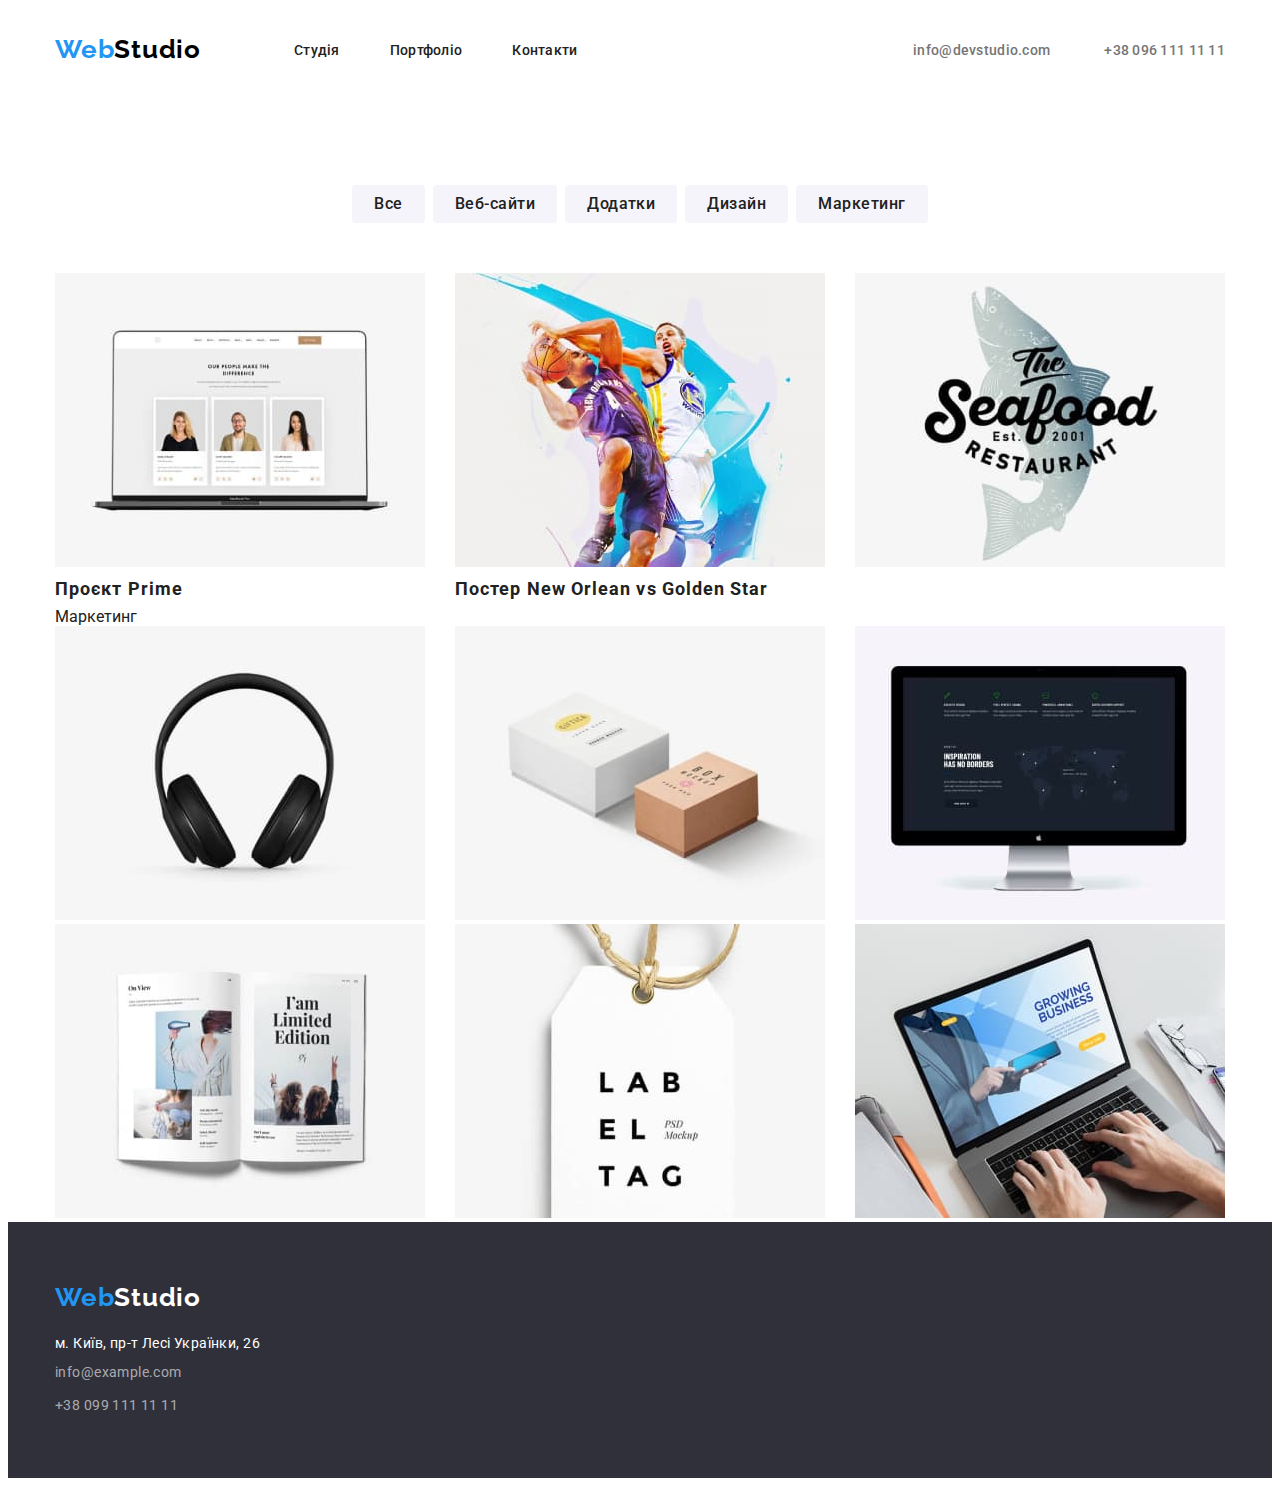
==== portfolio.html @ 7c965676 "initial commit" ====
<!DOCTYPE html>
<html lang="en">
  <head>
    <meta charset="UTF-8" />
    <meta http-equiv="X-UA-Compatible" content="IE=edge" />
    <meta name="viewport" content="width=device-width, initial-scale=1.0" />
    <link rel="preconnect" href="https://fonts.googleapis.com" />
    <link rel="preconnect" href="https://fonts.gstatic.com" crossorigin />
    <link
      href="https://fonts.googleapis.com/css2?family=Raleway:wght@700&family=Roboto:wght@400;500;700&display=swap"
      rel="stylesheet"
    />
    <link
      rel="stylesheet"
      href="node_modules/modern-normalize/modern-normalize.css"
    />
    <link rel="stylesheet" href="./css/styles.css" />
    <title>Портфоліо</title>
  </head>
  <body>
    <header>
      <!-- Flex container -->
      <section class="container container-header">
        <!-- Logo -->
        <a href="./index.html" class="logo link-accent"
          >Web<span class="logo-header">Studio</span></a
        >
        <!-- Navigation bar -->
        <nav>
          <ul class="navigation">
            <li class="navigation-item">
              <a class="link-accent" href="./index.html">Студія</a>
            </li>
            <li class="navigation-item">
              <a class="link-accent" href="#">Портфоліо</a>
            </li>
            <li class="navigation-item">
              <a class="link-accent" href="#">Контакти</a>
            </li>
          </ul>
        </nav>
        <!-- Header contacts -->
        <div class="contacts">
          <a class="link-accent" href="mailto:info@devstudio.com"
            >info@devstudio.com</a
          >
          <a class="link-accent" href="tel:+380961111111">+38 096 111 11 11</a>
        </div>
      </section>
    </header>
    <main>
      <section class="container">
        <ul class="buttons">
          <li><button class="button" type="button">Все</button></li>
          <li><button class="button" type="button">Веб-сайти</button></li>
          <li><button class="button" type="button">Додатки</button></li>
          <li><button class="button" type="button">Дизайн</button></li>
          <li><button class="button" type="button">Маркетинг</button></li>
        </ul>
      </section>
      <section class="container">
        <ul class="projects">
          <li class="project-item">
            <img
              src="./images/portfolio/imgportfolio1.jpg"
              alt="project photo"
              width="370"
              height="294"
            />
            <h1 class="project-name">Проєкт Prime</h1>
            <p>Маркетинг</p>
          </li>
          <li class="project-item">
            <img
              src="./images/portfolio/imgportfolio2.jpg"
              alt="project photo"
              width="370"
              height="294"
            />
            <h1 class="project-name">Постер New Orlean vs Golden Star</h1>
            <p></p>
          </li>
          <li class="project-item">
            <img
              src="./images/portfolio/imgportfolio3.jpg"
              alt="project photo"
              width="370"
              height="294"
            />
            <h1 class="project-name"></h1>
            <p></p>
          </li>
          <li class="project-item">
            <img
              src="./images/portfolio/imgportfolio4.jpg"
              alt="project photo"
              width="370"
              height="294"
            />
            <h1 class="project-name"></h1>
            <p></p>
          </li>
          <li class="project-item">
            <img
              src="./images/portfolio/imgportfolio5.jpg"
              alt="project photo"
              width="370"
              height="294"
            />
            <h1 class="project-name"></h1>
            <p></p>
          </li>
          <li class="project-item">
            <img
              src="./images/portfolio/imgportfolio6.jpg"
              alt="project photo"
              width="370"
              height="294"
            />
            <h1 class="project-name"></h1>
            <p></p>
          </li>
          <li class="project-item">
            <img
              src="./images/portfolio/imgportfolio7.jpg"
              alt="project photo"
              width="370"
              height="294"
            />
            <h1 class="project-name"></h1>
            <p></p>
          </li>
          <li class="project-item">
            <img
              src="./images/portfolio/imgportfolio8.jpg"
              alt="project photo"
              width="370"
              height="294"
            />
            <h1 class="project-name"></h1>
            <p></p>
          </li>
          <li class="project-item">
            <img
              src="./images/portfolio/imgportfolio9.jpg"
              alt="project photo"
              width="370"
              height="294"
            />
            <h1 class="project-name"></h1>
            <p></p>
          </li>
        </ul>
      </section>
    </main>
    <footer>
      <!-- Flex container -->
      <div class="container container-footer">
        <!-- Footer logo -->
        <a href="./index.html" class="logo link-accent"
          >Web<span class="footer-logo">Studio</span></a
        >
        <!-- Footer contacts -->
        <address>
          <ul class="footer-contacts">
            <li>
              <a
                class="street underline"
                href="https://www.google.com/maps/place/%D0%B1%D1%83%D0%BB.+%D0%9B%D0%B5%D1%81%D0%B8+%D0%A3%D0%BA%D1%80%D0%B0%D0%B8%D0%BD%D0%BA%D0%B8,+26,+%D0%9A%D0%B8%D0%B5%D0%B2,+02000/@50.4265807,30.5383858,17z/data=!3m1!4b1!4m5!3m4!1s0x40d4cf0e033ecbe9:0x57a4dffefec77da0!8m2!3d50.4265807!4d30.5383858"
                target="_blank"
                rel="noopener noreferrer"
                >м. Київ, пр-т Лесі Українки, 26</a
              >
            </li>
            <li>
              <a class="email-phone underline" href="mailto:info@example.com"
                >info@example.com</a
              >
            </li>
            <li>
              <a class="email-phone underline" href="tel:+38991111111"
                >+38 099 111 11 11</a
              >
            </li>
          </ul>
        </address>
      </div>
    </footer>
  </body>
</html>
---- css/styles.css ----
/* ---General--- */

body {
  font-family: 'Roboto', sans-serif;
  font-weight: 400;
  color: #212121;
}

:root {
  --colour-accent: #2196f3;
}

.container {
  width: 1170px;
  padding: 0px 15px;
  margin: 0px auto;
}

h1,
h2,
h3,
h4,
h5,
h6,
p,
ul {
  margin: 0;
  padding: 0;
}

/* ---Header--- */

.container-header {
  display: flex;
  align-items: center;
}

/* Header logo */

.logo {
  font-family: 'Raleway';
  font-weight: 700;
  font-size: 26px;
  line-height: 1.19;
  letter-spacing: 0.03em;
  color: var(--colour-accent);
  text-decoration: none;
}

.logo-header {
  color: #000000;
  margin-right: 93px;
}

/* Header navigation */

.navigation {
  list-style: none;
  display: flex;
}

.navigation-item a {
  text-decoration: none;
  color: inherit;
  font-weight: 500;
  font-size: 14px;
  line-height: 1.14;
  letter-spacing: 0.02em;
}

.navigation li:not(:last-child) {
  margin-right: 50px;
}

/* Header contacts */

.contacts {
  margin-left: auto;
  padding: 32px 0px;
}

.contacts > a:not(:last-child) {
  margin-right: 50px;
}

.contacts a {
  text-decoration: none;
  font-weight: 500;
  font-size: 14px;
  line-height: 1.14;
  letter-spacing: 0.02em;

  color: #757575;
}

/* -Header dynamic changes- */

.link-accent:hover,
.link-accent:focus {
  color: var(--colour-accent);
  text-decoration: underline 1px;
}

/* Main studio page */
/* =============== */
/* ---Main--- */
.background-box-dark {
  background-color: #2f303a;
  margin-bottom: 94px;
}

/* Main title */

.index-h1 {
  font-weight: 900;
  font-size: 44px;
  line-height: 1.36;
  text-align: center;
  letter-spacing: 0.06em;
  text-transform: uppercase;
  color: #ffffff;
  margin: 0px 0px 30px 0px;
}

.slogan {
  padding: 200px 0px;
  width: 696px;
  text-align: center;
}

/* Button */

.order-button {
  padding: 10px 32px;
  background-color: var(--colour-accent);
  border-radius: 4px;
  border: none;
  font-family: inherit;
  font-weight: 700;
  font-size: 16px;
  line-height: 1.88;
  letter-spacing: 0.06em;
  color: #ffffff;
}

.order-button:hover {
  cursor: pointer;
}

/* Advantages */

.advantages {
  display: flex;
  list-style: none;
  margin-bottom: 118px;
}

.advantages li:not(:last-child) {
  margin-right: 30px;
}

.advantages li {
  width: 270px;
}

.advantages h3 {
  font-weight: 700;
  font-size: 14px;
  line-height: 1.14;
  letter-spacing: 0.03em;
  text-transform: uppercase;
  margin-top: 0;
  margin-bottom: 10px;
}

.advantages p {
  font-size: 14px;
  line-height: 1.71;
  letter-spacing: 0.03em;
  color: #757575;
}

/* Our job pictures */

h2 {
  margin-bottom: 50px;
  text-align: center;
  font-weight: 700;
  font-size: 36px;
  line-height: 1.166;
  letter-spacing: 0.03em;
}

.job-pictures {
  display: flex;
  list-style: none;
  justify-content: center;
  margin-bottom: 94px;
}

.job-pictures li:not(:last-child) {
  padding-right: 30px;
}

/* Our team */

.team {
  background-color: #f5f4fa;
}

.team h2 {
  padding-top: 94px;
}

.team-members {
  display: flex;
  justify-content: center;
  list-style: none;
  padding-bottom: 94px;
}

.team-member:not(:last-child) {
  margin-right: 30px;
}

.team-member img {
  margin-bottom: 30px;
}
.team-member {
  background: #ffffff;
  box-shadow: 0px 1px 3px rgba(0, 0, 0, 0.12), 0px 1px 1px rgba(0, 0, 0, 0.14),
    0px 2px 1px rgba(0, 0, 0, 0.2);
  border-radius: 0px 0px 4px 4px;
}
.team-member-name {
  margin-bottom: 10px;
  font-weight: 500;
  font-size: 16px;
  line-height: 1.19;
  letter-spacing: 0.03em;
  text-align: center;
}

.team-member-rank {
  display: block;
  text-align: center;
  font-size: 16px;
  line-height: 1.19;
  letter-spacing: 0.03em;
  color: #757575;
  margin-top: 0;
  margin-bottom: 30px;
}

/* =================== */
/* Main Portfolio page */
/* =================== */

.buttons {
  list-style: none;
  margin-top: 94px;
  margin-bottom: 50px;
  display: flex;
  justify-content: center;
}

.button {
  padding: 6px 22px;
  font-family: inherit;
  color: inherit;
  font-weight: 500;
  font-size: 16px;
  line-height: 1.625;
  letter-spacing: 0.03em;
  border: none;
  background-color: #f5f4fa;
  border-radius: 4px;
}

.buttons li:not(:last-child) {
  margin-right: 8px;
}

.button:hover,
.button:focus {
  color: #ffffff;
  background-color: var(--colour-accent);
  cursor: pointer;
}

/* Our projects */

.projects {
  list-style: none;
  display: flex;
  flex-wrap: wrap;
}

.project-item:not(:nth-child(3n)) {
  margin-right: 30px;
}

.project-name {
  font-weight: 700;
  font-size: 18px;
  line-height: 2;
  letter-spacing: 0.06em;
}

/* ---Footer--- */

footer {
  background-color: #2f303a;
}

.container-footer {
  padding: 60px 15px;
  display: flex;
  flex-direction: column;
  justify-content: center;
}

/* Footer logo */

.footer-logo {
  color: #ffffff;
}

/* Footer contact details */

.footer-contacts {
  list-style: none;
  margin: 20px 0px 0px 0px;
}

.footer-contacts li:not(:last-child) {
  margin-bottom: 9px;
}

.street {
  font-size: 14px;
  line-height: 1.71px;
  letter-spacing: 0.03em;
  color: #ffffff;
  text-decoration: none;
  font-style: normal;
}

.email-phone {
  font-size: 14px;
  line-height: 1.71;
  letter-spacing: 0.03em;
  color: rgba(255, 255, 255, 0.6);
  text-decoration: none;
  font-style: normal;
}

.underline:hover,
.underline:focus {
  text-decoration: underline var(--colour-accent);
}
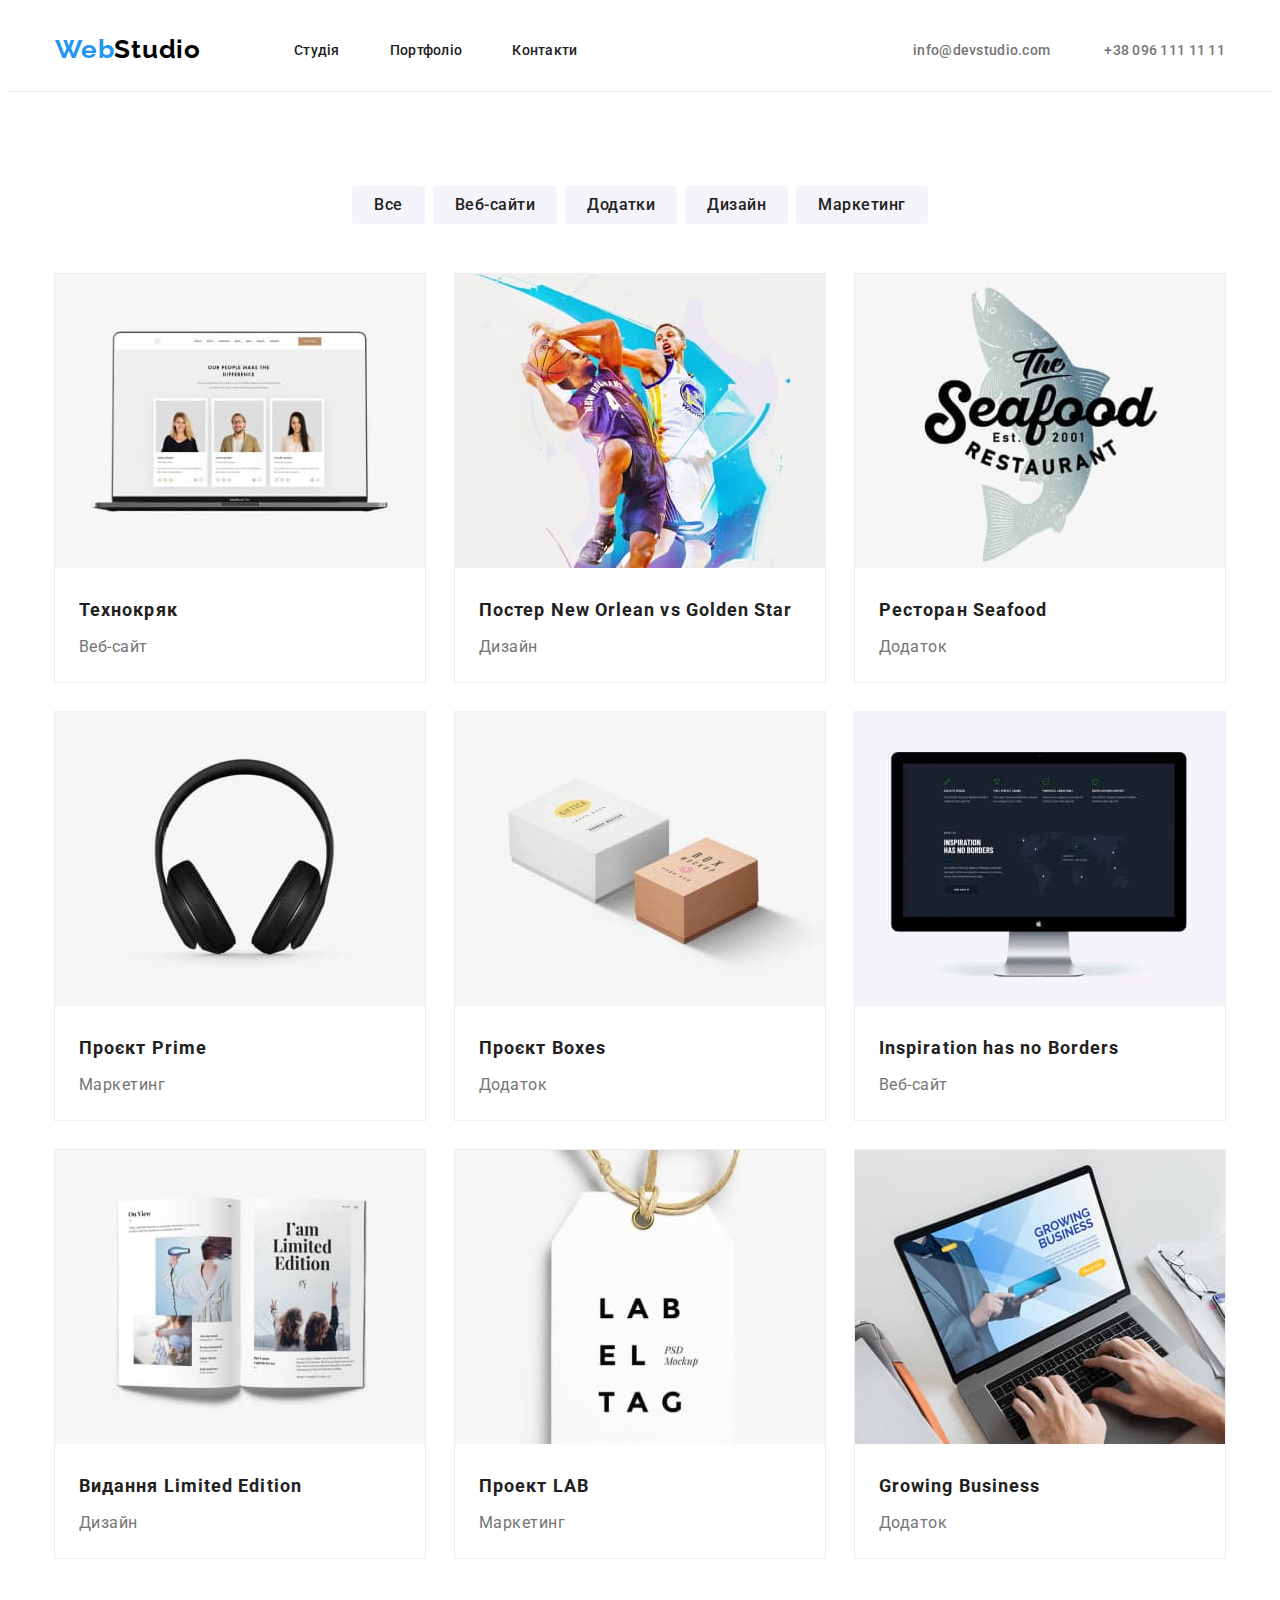
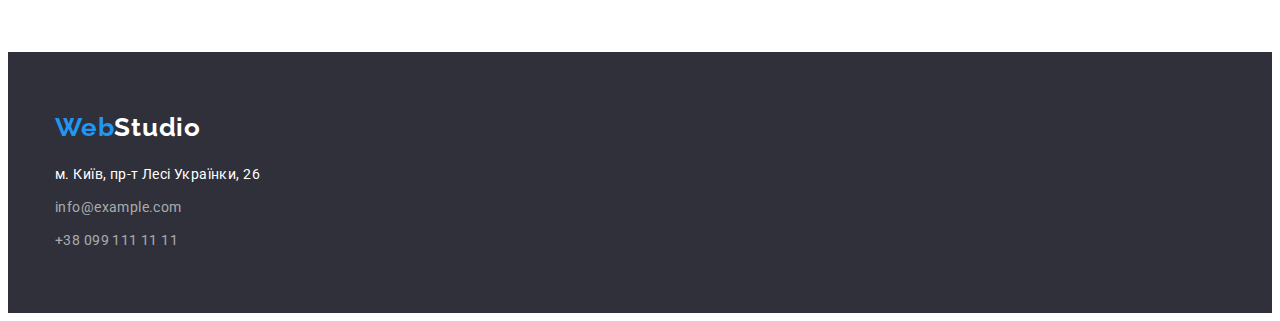
==== commit df4f842f: "Commit before sending to mentor" ====
--- a/portfolio.html
+++ b/portfolio.html
@@ -18,16 +18,16 @@
     <title>Портфоліо</title>
   </head>
   <body>
-    <header>
+    <header class="header">
       <!-- Flex container -->
-      <section class="container container-header">
+      <div class="container container-header">
         <!-- Logo -->
         <a href="./index.html" class="logo link-accent"
           >Web<span class="logo-header">Studio</span></a
         >
         <!-- Navigation bar -->
         <nav>
-          <ul class="navigation">
+          <ul class="navigation list">
             <li class="navigation-item">
               <a class="link-accent" href="./index.html">Студія</a>
             </li>
@@ -46,111 +46,136 @@
           >
           <a class="link-accent" href="tel:+380961111111">+38 096 111 11 11</a>
         </div>
-      </section>
+      </div>
     </header>
     <main>
-      <section class="container">
-        <ul class="buttons">
-          <li><button class="button" type="button">Все</button></li>
-          <li><button class="button" type="button">Веб-сайти</button></li>
-          <li><button class="button" type="button">Додатки</button></li>
-          <li><button class="button" type="button">Дизайн</button></li>
-          <li><button class="button" type="button">Маркетинг</button></li>
-        </ul>
-      </section>
-      <section class="container">
-        <ul class="projects">
-          <li class="project-item">
-            <img
-              src="./images/portfolio/imgportfolio1.jpg"
-              alt="project photo"
-              width="370"
-              height="294"
-            />
-            <h1 class="project-name">Проєкт Prime</h1>
-            <p>Маркетинг</p>
-          </li>
-          <li class="project-item">
-            <img
-              src="./images/portfolio/imgportfolio2.jpg"
-              alt="project photo"
-              width="370"
-              height="294"
-            />
-            <h1 class="project-name">Постер New Orlean vs Golden Star</h1>
-            <p></p>
-          </li>
-          <li class="project-item">
-            <img
-              src="./images/portfolio/imgportfolio3.jpg"
-              alt="project photo"
-              width="370"
-              height="294"
-            />
-            <h1 class="project-name"></h1>
-            <p></p>
-          </li>
-          <li class="project-item">
-            <img
-              src="./images/portfolio/imgportfolio4.jpg"
-              alt="project photo"
-              width="370"
-              height="294"
-            />
-            <h1 class="project-name"></h1>
-            <p></p>
-          </li>
-          <li class="project-item">
-            <img
-              src="./images/portfolio/imgportfolio5.jpg"
-              alt="project photo"
-              width="370"
-              height="294"
-            />
-            <h1 class="project-name"></h1>
-            <p></p>
-          </li>
-          <li class="project-item">
-            <img
-              src="./images/portfolio/imgportfolio6.jpg"
-              alt="project photo"
-              width="370"
-              height="294"
-            />
-            <h1 class="project-name"></h1>
-            <p></p>
-          </li>
-          <li class="project-item">
-            <img
-              src="./images/portfolio/imgportfolio7.jpg"
-              alt="project photo"
-              width="370"
-              height="294"
-            />
-            <h1 class="project-name"></h1>
-            <p></p>
-          </li>
-          <li class="project-item">
-            <img
-              src="./images/portfolio/imgportfolio8.jpg"
-              alt="project photo"
-              width="370"
-              height="294"
-            />
-            <h1 class="project-name"></h1>
-            <p></p>
-          </li>
-          <li class="project-item">
-            <img
-              src="./images/portfolio/imgportfolio9.jpg"
-              alt="project photo"
-              width="370"
-              height="294"
-            />
-            <h1 class="project-name"></h1>
-            <p></p>
-          </li>
-        </ul>
+      <section class="section">
+        <div class="container">
+          <!-- Hidden header -->
+          <h1 class="hidden">Наші проєкти</h1>
+          <!-- Buttons -->
+          <ul class="buttons list">
+            <li><button class="button" type="button">Все</button></li>
+            <li><button class="button" type="button">Веб-сайти</button></li>
+            <li><button class="button" type="button">Додатки</button></li>
+            <li><button class="button" type="button">Дизайн</button></li>
+            <li><button class="button" type="button">Маркетинг</button></li>
+          </ul>
+          <!-- Our projects -->
+          <ul class="projects list">
+            <li class="project-item">
+              <img
+                src="./images/portfolio/imgportfolio1.jpg"
+                alt="project photo"
+                width="370"
+                height="294"
+              />
+
+              <div class="project-text">
+                <h2 class="project-text-header">Технокряк</h2>
+                <p class="project-text-p">Веб-сайт</p>
+              </div>
+            </li>
+            <li class="project-item">
+              <img
+                src="./images/portfolio/imgportfolio2.jpg"
+                alt="project photo"
+                width="370"
+                height="294"
+              />
+              <div class="project-text">
+                <h2 class="project-text-header">
+                  Постер New Orlean vs Golden Star
+                </h2>
+                <p class="project-text-p">Дизайн</p>
+              </div>
+            </li>
+            <li class="project-item">
+              <img
+                src="./images/portfolio/imgportfolio3.jpg"
+                alt="project photo"
+                width="370"
+                height="294"
+              />
+              <div class="project-text">
+                <h2 class="project-text-header">Ресторан Seafood</h2>
+                <p class="project-text-p">Додаток</p>
+              </div>
+            </li>
+            <li class="project-item">
+              <img
+                src="./images/portfolio/imgportfolio4.jpg"
+                alt="project photo"
+                width="370"
+                height="294"
+              />
+              <div class="project-text">
+                <h2 class="project-text-header">Проєкт Prime</h2>
+                <p class="project-text-p">Маркетинг</p>
+              </div>
+            </li>
+            <li class="project-item">
+              <img
+                src="./images/portfolio/imgportfolio5.jpg"
+                alt="project photo"
+                width="370"
+                height="294"
+              />
+              <div class="project-text">
+                <h2 class="project-text-header">Проєкт Boxes</h2>
+                <p class="project-text-p">Додаток</p>
+              </div>
+            </li>
+            <li class="project-item">
+              <img
+                src="./images/portfolio/imgportfolio6.jpg"
+                alt="project photo"
+                width="370"
+                height="294"
+              />
+              <div class="project-text">
+                <h2 class="project-text-header">Inspiration has no Borders</h2>
+                <p class="project-text-p">Веб-сайт</p>
+              </div>
+            </li>
+            <li class="project-item">
+              <img
+                src="./images/portfolio/imgportfolio7.jpg"
+                alt="project photo"
+                width="370"
+                height="294"
+              />
+              <div class="project-text">
+                <h2 class="project-text-header">Видання Limited Edition</h2>
+                <p class="project-text-p">Дизайн</p>
+              </div>
+            </li>
+            <li class="project-item">
+              <img
+                src="./images/portfolio/imgportfolio8.jpg"
+                alt="project photo"
+                width="370"
+                height="294"
+              />
+              <div class="project-text">
+                <h2 class="project-text-header">Проект LAB</h2>
+                <p class="project-text-p">Маркетинг</p>
+              </div>
+            </li>
+            <li class="project-item">
+              <img
+                src="./images/portfolio/imgportfolio9.jpg"
+                alt="project photo"
+                width="370"
+                height="294"
+              />
+              <div class="project-text">
+                <h2 class="project-text-header">Growing Business</h2>
+                <p class="project-text-p">Додаток</p>
+              </div>
+            </li>
+          </ul>
+        </div>
       </section>
     </main>
     <footer>
@@ -162,7 +187,7 @@
         >
         <!-- Footer contacts -->
         <address>
-          <ul class="footer-contacts">
+          <ul class="footer-contacts list">
             <li>
               <a
                 class="street underline"
@@ -173,12 +198,12 @@
               >
             </li>
             <li>
-              <a class="email-phone underline" href="mailto:info@example.com"
+              <a class="email-phone link-accent" href="mailto:info@example.com"
                 >info@example.com</a
               >
             </li>
             <li>
-              <a class="email-phone underline" href="tel:+38991111111"
+              <a class="email-phone link-accent" href="tel:+38991111111"
                 >+38 099 111 11 11</a
               >
             </li>
--- a/css/styles.css
+++ b/css/styles.css
@@ -1,13 +1,19 @@
 /* ---General--- */
+:root {
+  --color-text: #212121;
+  --color-accent: #2196f3;
+  --color-white: #ffffff;
+  --color-black: #000000;
+  --color-light-grey: #ececec;
+  --color-dark-grey: #757575;
+  --color-bg-dark: #2f303a;
+  --color-bg-light: #f5f4fa;
+}
 
 body {
   font-family: 'Roboto', sans-serif;
   font-weight: 400;
-  color: #212121;
-}
-
-:root {
-  --colour-accent: #2196f3;
+  color: var(--color-text);
 }
 
 .container {
@@ -28,11 +34,31 @@
   padding: 0;
 }
 
+.section {
+  padding: 94px 0px;
+}
+
+.section-no-padding-bottom {
+  padding-bottom: 0;
+}
+
+.hidden {
+  display: none;
+}
+
+.list {
+  list-style: none;
+}
+
 /* ---Header--- */
 
 .container-header {
   display: flex;
   align-items: center;
+}
+
+.header {
+  border-bottom: 1px solid var(--color-light-grey);
 }
 
 /* Header logo */
@@ -43,19 +69,18 @@
   font-size: 26px;
   line-height: 1.19;
   letter-spacing: 0.03em;
-  color: var(--colour-accent);
+  color: var(--color-accent);
   text-decoration: none;
 }
 
 .logo-header {
-  color: #000000;
+  color: var(--color-black);
   margin-right: 93px;
 }
 
 /* Header navigation */
 
 .navigation {
-  list-style: none;
   display: flex;
 }
 
@@ -90,49 +115,46 @@
   line-height: 1.14;
   letter-spacing: 0.02em;
 
-  color: #757575;
+  color: var(--color-dark-grey);
 }
 
 /* -Header dynamic changes- */
 
 .link-accent:hover,
 .link-accent:focus {
-  color: var(--colour-accent);
+  color: var(--color-accent);
   text-decoration: underline 1px;
 }
 
 /* Main studio page */
 /* =============== */
 /* ---Main--- */
-.background-box-dark {
-  background-color: #2f303a;
-  margin-bottom: 94px;
-}
 
 /* Main title */
 
 .index-h1 {
+  width: 696px;
   font-weight: 900;
   font-size: 44px;
   line-height: 1.36;
   text-align: center;
   letter-spacing: 0.06em;
   text-transform: uppercase;
-  color: #ffffff;
-  margin: 0px 0px 30px 0px;
+  color: var(--color-white);
+  margin: 0px auto 30px auto;
 }
 
 .slogan {
   padding: 200px 0px;
-  width: 696px;
-  text-align: center;
+  text-align: center;
+  background-color: var(--color-bg-dark);
 }
 
 /* Button */
 
 .order-button {
   padding: 10px 32px;
-  background-color: var(--colour-accent);
+  background-color: var(--color-accent);
   border-radius: 4px;
   border: none;
   font-family: inherit;
@@ -140,7 +162,7 @@
   font-size: 16px;
   line-height: 1.88;
   letter-spacing: 0.06em;
-  color: #ffffff;
+  color: var(--color-white);
 }
 
 .order-button:hover {
@@ -151,8 +173,6 @@
 
 .advantages {
   display: flex;
-  list-style: none;
-  margin-bottom: 118px;
 }
 
 .advantages li:not(:last-child) {
@@ -177,12 +197,12 @@
   font-size: 14px;
   line-height: 1.71;
   letter-spacing: 0.03em;
-  color: #757575;
+  color: var(--color-dark-grey);
 }
 
 /* Our job pictures */
 
-h2 {
+.index-h2 {
   margin-bottom: 50px;
   text-align: center;
   font-weight: 700;
@@ -193,30 +213,31 @@
 
 .job-pictures {
   display: flex;
-  list-style: none;
   justify-content: center;
-  margin-bottom: 94px;
+}
+
+.job-pictures li {
+  width: 370px;
+  height: 294px;
+}
+
+.job-pictures li:hover {
+  outline: 3px solid var(--color-accent);
 }
 
 .job-pictures li:not(:last-child) {
-  padding-right: 30px;
+  margin-right: 30px;
 }
 
 /* Our team */
 
 .team {
-  background-color: #f5f4fa;
-}
-
-.team h2 {
-  padding-top: 94px;
+  background-color: var(--color-bg-light);
 }
 
 .team-members {
   display: flex;
   justify-content: center;
-  list-style: none;
-  padding-bottom: 94px;
 }
 
 .team-member:not(:last-child) {
@@ -227,7 +248,7 @@
   margin-bottom: 30px;
 }
 .team-member {
-  background: #ffffff;
+  background: var(--color-white);
   box-shadow: 0px 1px 3px rgba(0, 0, 0, 0.12), 0px 1px 1px rgba(0, 0, 0, 0.14),
     0px 2px 1px rgba(0, 0, 0, 0.2);
   border-radius: 0px 0px 4px 4px;
@@ -247,7 +268,7 @@
   font-size: 16px;
   line-height: 1.19;
   letter-spacing: 0.03em;
-  color: #757575;
+  color: var(--color-dark-grey);
   margin-top: 0;
   margin-bottom: 30px;
 }
@@ -257,8 +278,6 @@
 /* =================== */
 
 .buttons {
-  list-style: none;
-  margin-top: 94px;
   margin-bottom: 50px;
   display: flex;
   justify-content: center;
@@ -273,7 +292,7 @@
   line-height: 1.625;
   letter-spacing: 0.03em;
   border: none;
-  background-color: #f5f4fa;
+  background-color: var(--color-bg-light);
   border-radius: 4px;
 }
 
@@ -283,53 +302,68 @@
 
 .button:hover,
 .button:focus {
-  color: #ffffff;
-  background-color: var(--colour-accent);
+  color: var(--color-white);
+  background-color: var(--color-accent);
   cursor: pointer;
 }
 
 /* Our projects */
 
 .projects {
-  list-style: none;
   display: flex;
   flex-wrap: wrap;
+}
+
+.project-item {
+  outline: 1px solid #eeeeee;
+}
+
+.project-item:not(:nth-child(n + 7)) {
+  margin-bottom: 30px;
 }
 
 .project-item:not(:nth-child(3n)) {
   margin-right: 30px;
 }
 
-.project-name {
+
+.project-text {
+  padding: 20px 24px;
+}
+.project-text-header {
   font-weight: 700;
   font-size: 18px;
   line-height: 2;
   letter-spacing: 0.06em;
+  margin-bottom: 4px;
+}
+
+.project-text-p {
+  font-size: 16px;
+  line-height: 1.88;
+  letter-spacing: 0.03em;
+  color: var(--color-dark-grey);
 }
 
 /* ---Footer--- */
 
 footer {
-  background-color: #2f303a;
+  background-color: var(--color-bg-dark);
 }
 
 .container-footer {
   padding: 60px 15px;
-  display: flex;
-  flex-direction: column;
-  justify-content: center;
 }
 
 /* Footer logo */
 
 .footer-logo {
-  color: #ffffff;
+  color: var(--color-white);
 }
 
 /* Footer contact details */
 
 .footer-contacts {
-  list-style: none;
   margin: 20px 0px 0px 0px;
 }
 
@@ -339,9 +373,9 @@
 
 .street {
   font-size: 14px;
-  line-height: 1.71px;
-  letter-spacing: 0.03em;
-  color: #ffffff;
+  line-height: 1.71;
+  letter-spacing: 0.03em;
+  color: var(--color-white);
   text-decoration: none;
   font-style: normal;
 }
@@ -357,5 +391,5 @@
 
 .underline:hover,
 .underline:focus {
-  text-decoration: underline var(--colour-accent);
-}
+  text-decoration: underline var(--color-accent);
+}
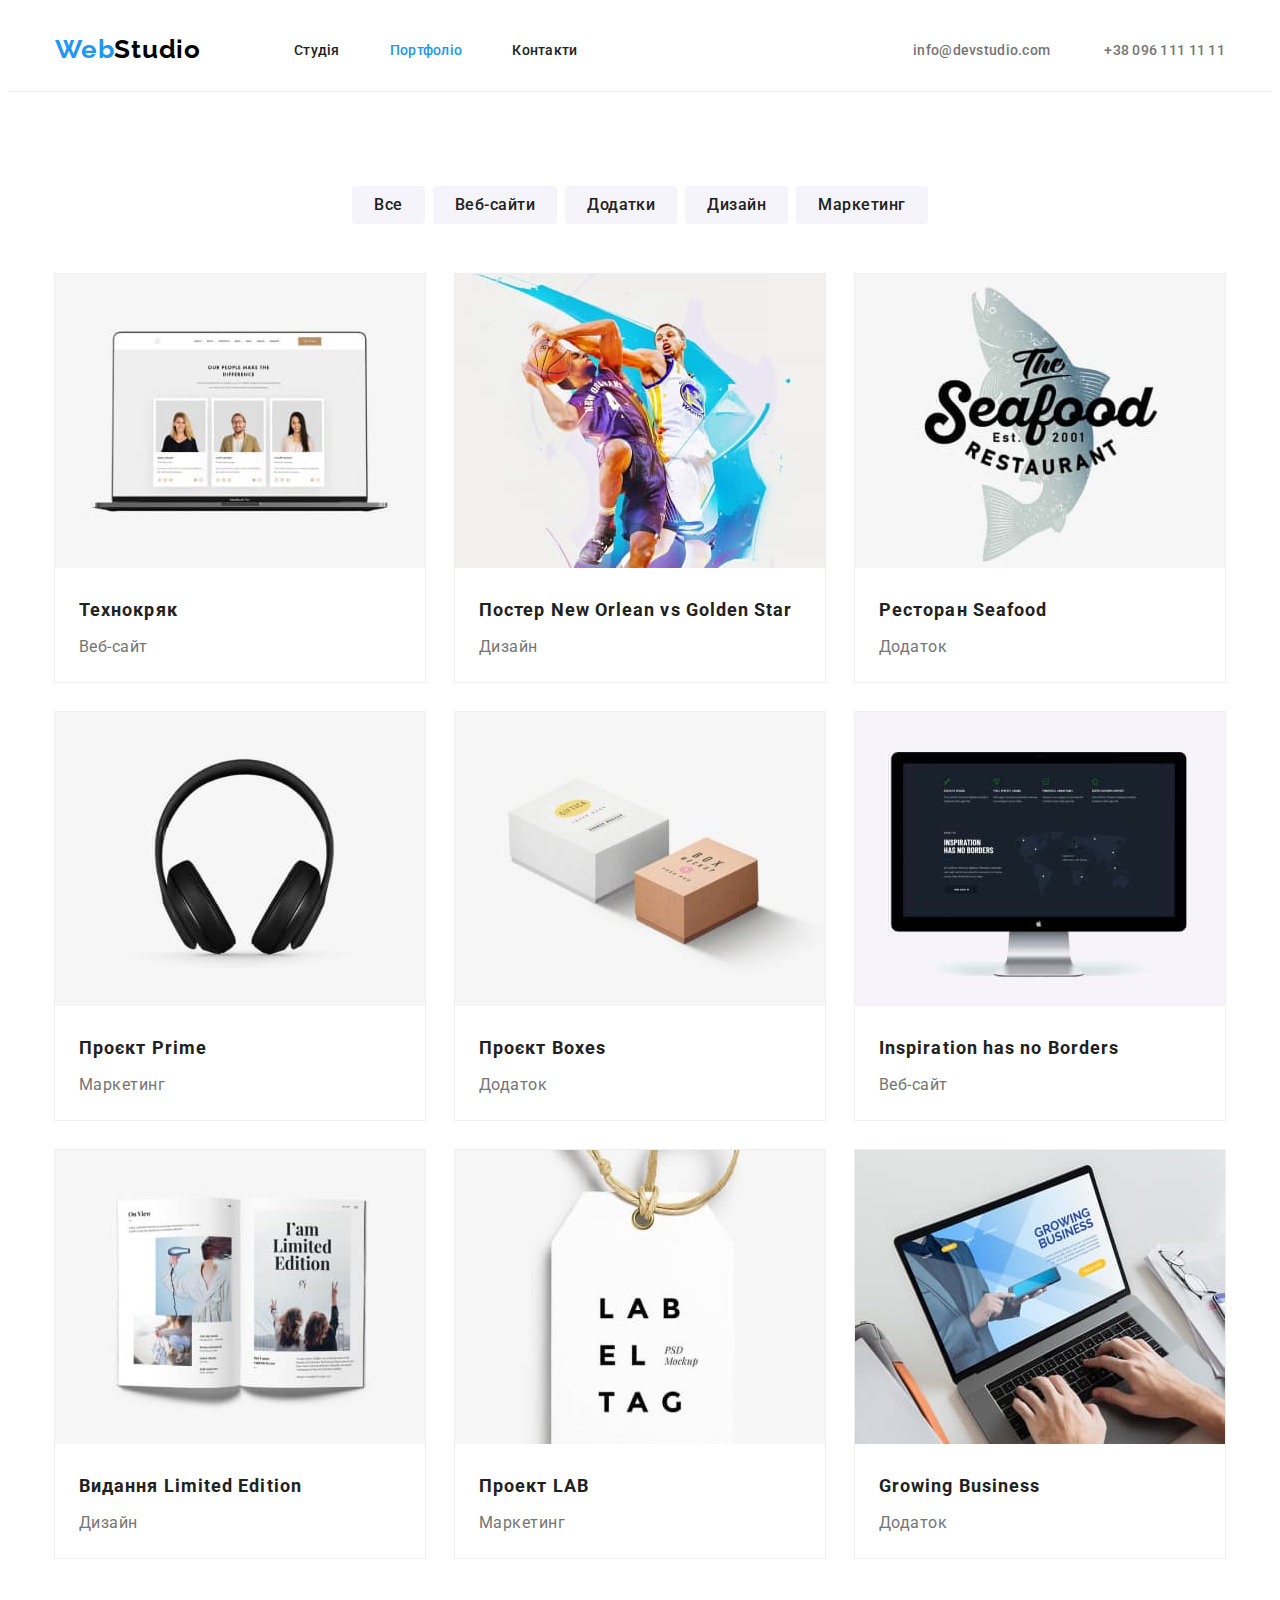
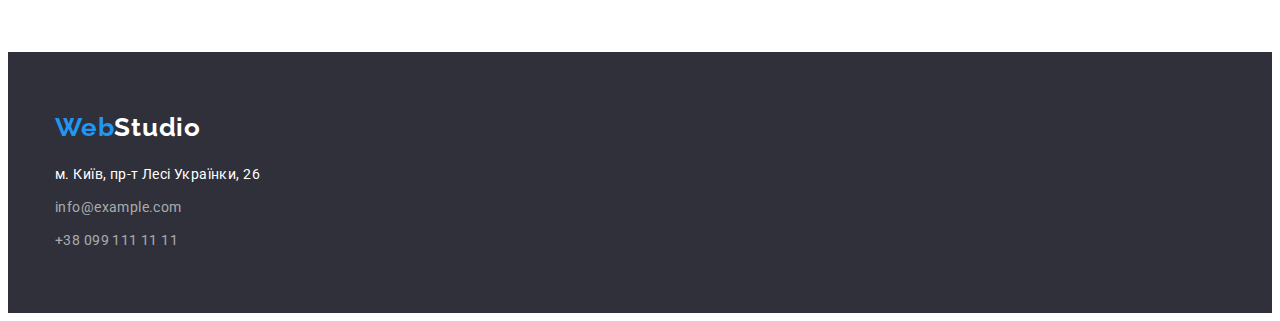
==== commit ceac1705: "Commit after all deficiencies were rectified" ====
--- a/portfolio.html
+++ b/portfolio.html
@@ -32,7 +32,7 @@
               <a class="link-accent" href="./index.html">Студія</a>
             </li>
             <li class="navigation-item">
-              <a class="link-accent" href="#">Портфоліо</a>
+              <a class="link-accent current" href="#">Портфоліо</a>
             </li>
             <li class="navigation-item">
               <a class="link-accent" href="#">Контакти</a>
--- a/css/styles.css
+++ b/css/styles.css
@@ -97,6 +97,7 @@
   margin-right: 50px;
 }
 
+
 /* Header contacts */
 
 .contacts {
@@ -123,7 +124,10 @@
 .link-accent:hover,
 .link-accent:focus {
   color: var(--color-accent);
-  text-decoration: underline 1px;
+}
+
+.navigation-item .current {
+  color: var(--color-accent);
 }
 
 /* Main studio page */
@@ -326,7 +330,6 @@
   margin-right: 30px;
 }
 
-
 .project-text {
   padding: 20px 24px;
 }
@@ -388,8 +391,3 @@
   text-decoration: none;
   font-style: normal;
 }
-
-.underline:hover,
-.underline:focus {
-  text-decoration: underline var(--color-accent);
-}
